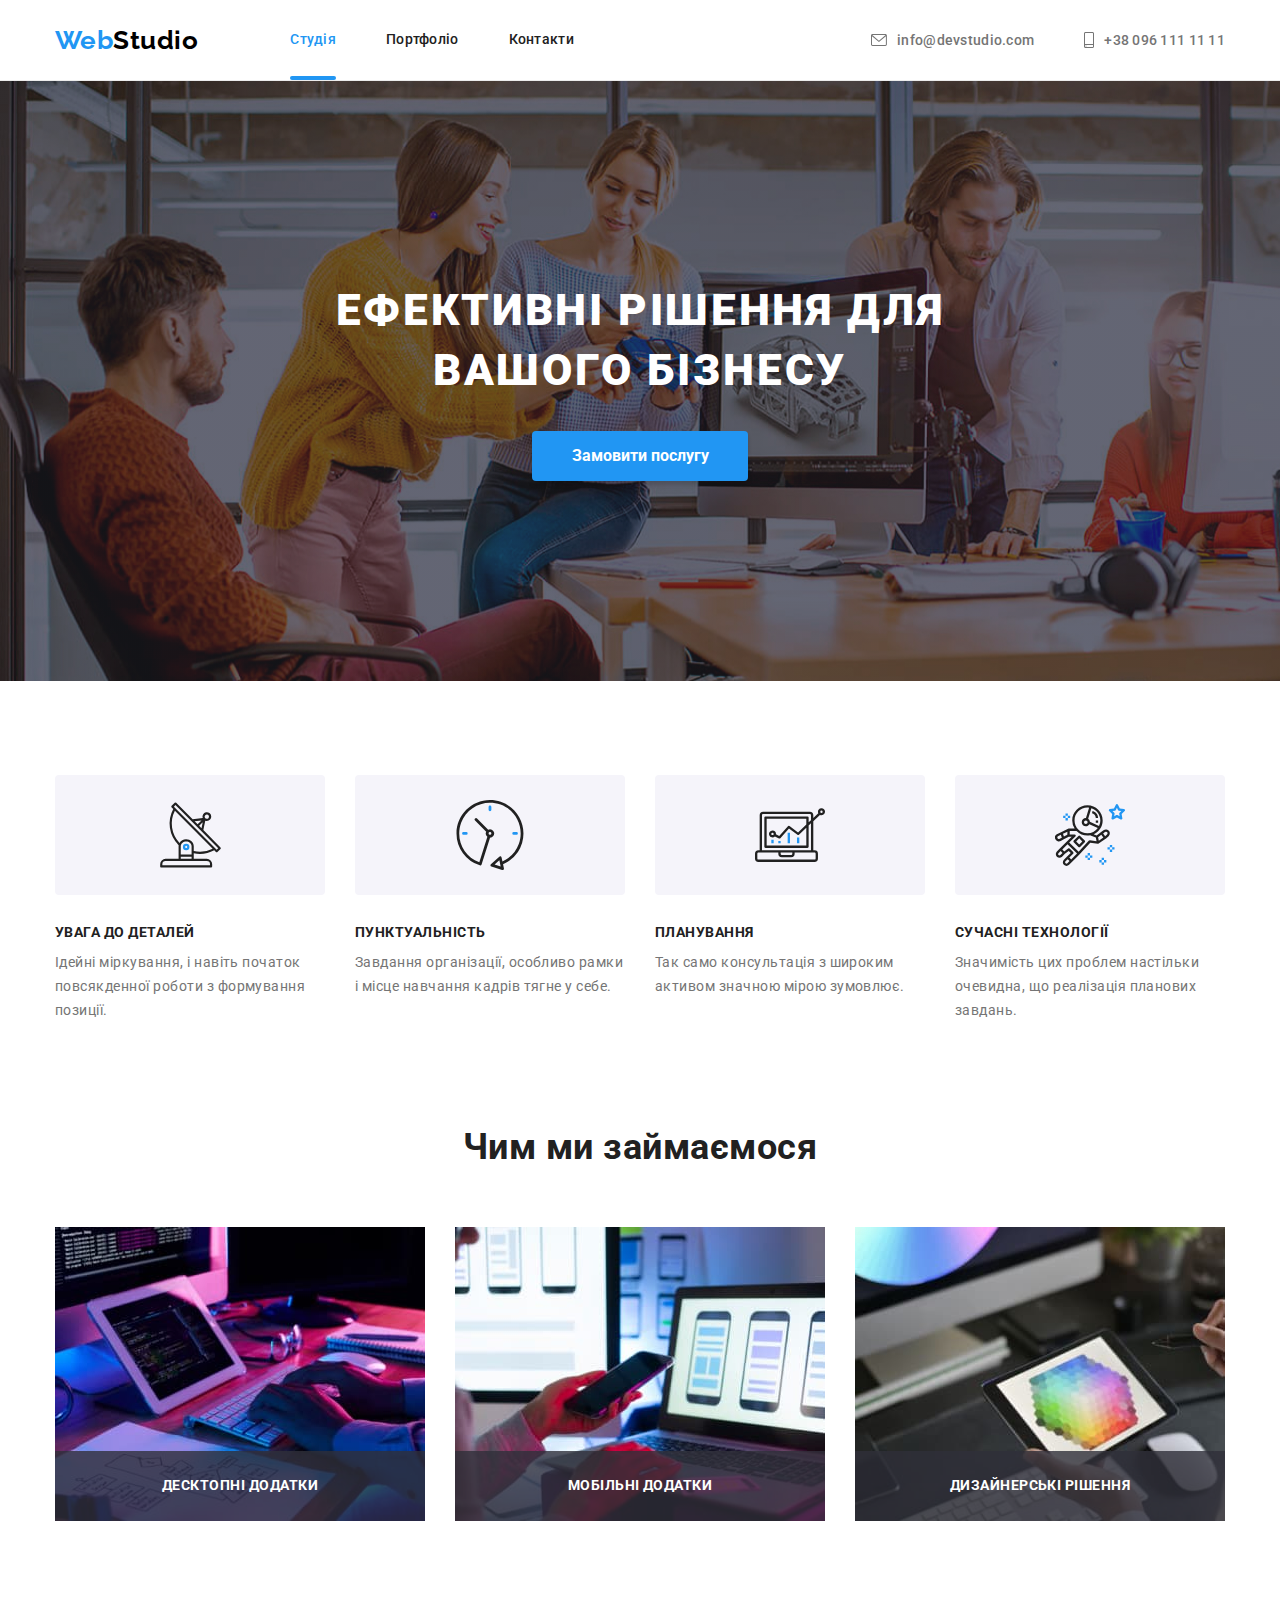
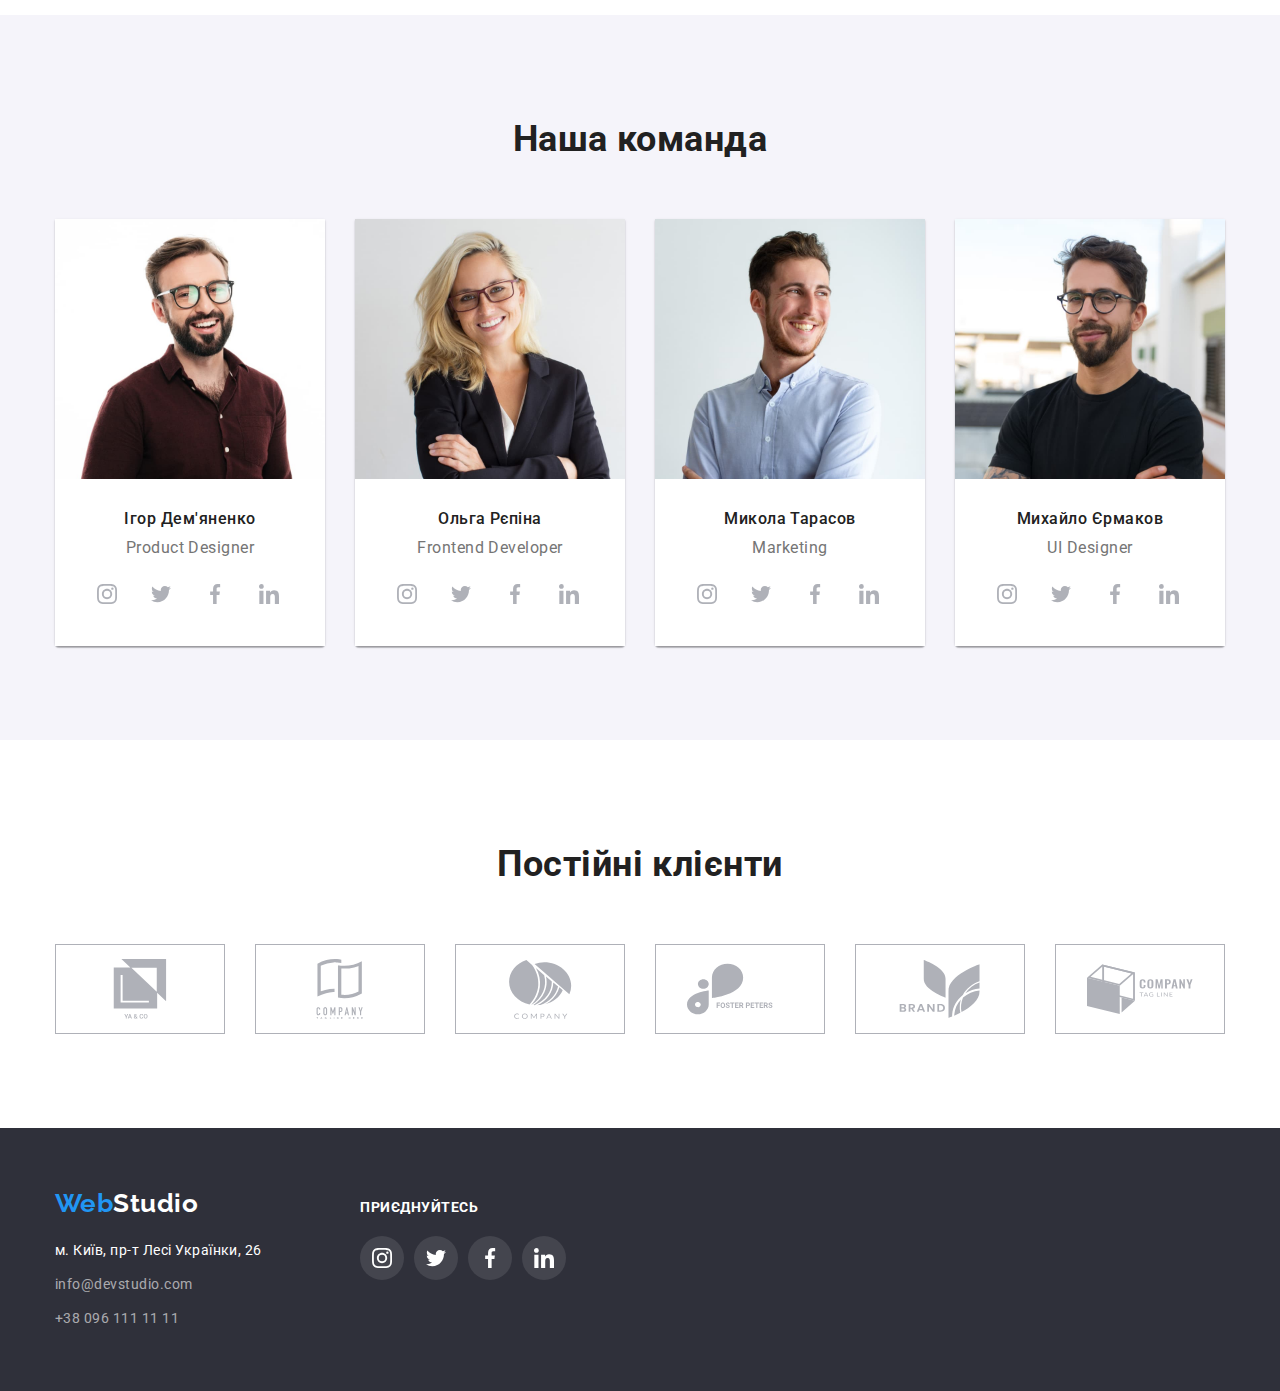
==== index.html @ cae71cea "create hw-06" ====
<!DOCTYPE html>
<html lang="uk">
  <head>
    <meta charset="UTF-8" />
    <meta http-equiv="X-UA-Compatible" content="IE=edge" />
    <meta name="viewport" content="width=device-width, initial-scale=1.0" />
    <link rel="preconnect" href="https://fonts.googleapis.com" />
    <link rel="preconnect" href="https://fonts.gstatic.com" crossorigin />
    <link
      href="https://fonts.googleapis.com/css2?family=Raleway:wght@700&family=Roboto:wght@400;500;700;900&display=swap"
      rel="stylesheet"
    />
    <link
      rel="stylesheet"
      href="https://cdnjs.cloudflare.com/ajax/libs/modern-normalize/1.1.0/modern-normalize.min.css"
    />
    <link
      rel="stylesheet"
      href="https://cdnjs.cloudflare.com/ajax/libs/modern-normalize/1.1.0/modern-normalize.min.css"
    />

    <link rel="stylesheet" href="./css/styles.css" />
    <title>WebStudio</title>
  </head>
  <body>
    <!-- header -->
    <header class="header">
      <div class="container header-container">
        <nav class="header-container">
          <a class="logo" href="" lang="en"
            ><span class="logo-accent">Web</span>Studio</a
          >
          <ul class="header-container">
            <li class="nav-list-item">
              <a class="nav-link current" href="">Студія</a>
            </li>
            <li class="nav-list-item">
              <a class="nav-link" href="./portfolio.html">Портфоліо</a>
            </li>
            <li class="nav-list-item">
              <a class="nav-link" href="">Контакти</a>
            </li>
          </ul>
        </nav>
        <ul class="header-container header-left">
          <li class="header-list-item">
            <a class="header-contacts" href="mailto:info@devstudio.com">
              <svg class="contacts-item" width="16" height="12">
                <use href="./imges/sprite.svg#icon-envelope"></use>
              </svg>
              info@devstudio.com
            </a>
          </li>
          <li class="header-list-item">
            <a class="header-contacts" href="tel:+380961111111">
              <svg class="contacts-item" width="10" height="16">
                <use href="./imges/sprite.svg#icon-smartphone"></use>
              </svg>
              +38 096 111 11 11</a
            >
          </li>
        </ul>
      </div>
    </header>

    <!-- main -->
    <main>
      <!-- hero -->
      <section class="hero">
        <div class="container hero-container">
          <h1 class="main-title">Ефективні рішення для вашого бізнесу</h1>
          <button class="main-btn" type="button" data-modal-open>
            Замовити послугу
          </button>
        </div>
      </section>

      <!-- peculiarities -->
      <section class="peculiarities section">
        <div class="container">
          <h2 class="visually-hidden">Особливості</h2>
          <ul class="peculiarities-list">
            <li class="peculiarities-list-item">
              <div class="peculiarities-cart">
                <svg class="" width="65" height="70">
                  <use href="./imges/sprite.svg#icon-antenna"></use>
                </svg>
              </div>

              <h3 class="title">УВАГА ДО ДЕТАЛЕЙ</h3>
              <p class="description">
                Ідейні міркування, і навіть початок повсякденної роботи з
                формування позиції.
              </p>
            </li>
            <li class="peculiarities-list-item">
              <div class="peculiarities-cart">
                <svg class="" width="70" height="70">
                  <use href="./imges/sprite.svg#icon-clock"></use>
                </svg>
              </div>

              <h3 class="title">ПУНКТУАЛЬНІСТЬ</h3>
              <p class="description">
                Завдання організації, особливо рамки і місце навчання кадрів
                тягне у себе.
              </p>
            </li>
            <li class="peculiarities-list-item">
              <div class="peculiarities-cart">
                <svg class="" width="70" height="70">
                  <use href="./imges/sprite.svg#icon-diagram"></use>
                </svg>
              </div>

              <h3 class="title">ПЛАНУВАННЯ</h3>
              <p class="description">
                Так само консультація з широким активом значною мірою зумовлює.
              </p>
            </li>
            <li class="peculiarities-list-item">
              <div class="peculiarities-cart">
                <svg class="" width="70" height="70">
                  <use href="./imges/sprite.svg#icon-astronaut"></use>
                </svg>
              </div>
              <h3 class="title">СУЧАСНІ ТЕХНОЛОГІЇ</h3>
              <p class="description">
                Значимість цих проблем настільки очевидна, що реалізація
                планових завдань.
              </p>
            </li>
          </ul>
        </div>
      </section>

      <!-- about -->
      <section class="about">
        <div class="container">
          <h2 class="studio-title">Чим ми займаємося</h2>
          <ul class="about-list">
            <li class="about-list-item">
              <img
                src="./imges/about-1.jpg"
                alt="робота за компьютером"
                width="370"
              />
              <p class="about-description">десктопні додатки</p>
            </li>
            <li class="about-list-item">
              <img
                src="./imges/about-2.jpg"
                alt="робота за ноутбуком"
                width="370"
              />
              <p class="about-description">мобільні додатки</p>
            </li>
            <li class="about-list-item">
              <img
                src="./imges/about-3.jpg"
                alt="робота на планшеті"
                width="370"
              />
              <p class="about-description">дизайнерські рішення</p>
            </li>
          </ul>
        </div>
      </section>

      <!-- team -->
      <section class="team section">
        <div class="container">
          <h2 class="studio-title">Наша команда</h2>
          <ul class="team-list">
            <li class="team-list-item">
              <img src="./imges/team-1.jpg" alt="Ігор Дем'яненко" width="270" />
              <div class="team-item-bottom">
                <h3 class="team-title">Ігор Дем'яненко</h3>
                <p class="team-description">Product Designer</p>
                <ul class="team-list-icon">
                  <li class="team-list-item-icon">
                    <a class="team-item-icon" href="">
                      <svg class="team-icon" width="20" height="20">
                        <use href="./imges/sprite.svg#icon-instagram"></use>
                      </svg>
                    </a>
                  </li>

                  <li class="team-list-item-icon">
                    <a class="team-item-icon" href="">
                      <svg class="team-icon" width="20" height="20">
                        <use href="./imges/sprite.svg#icon-twitter"></use>
                      </svg>
                    </a>
                  </li>

                  <li class="team-list-item-icon">
                    <a class="team-item-icon" href="">
                      <svg class="team-icon" width="20" height="20">
                        <use href="./imges/sprite.svg#icon-facebook"></use>
                      </svg>
                    </a>
                  </li>

                  <li class="team-list-item-icon">
                    <a class="team-item-icon" href="">
                      <svg class="team-icon" width="20" height="20">
                        <use href="./imges/sprite.svg#icon-linkedin"></use>
                      </svg>
                    </a>
                  </li>
                </ul>
              </div>
            </li>

            <li class="team-list-item">
              <img src="./imges/team-2.jpg" alt="Ольга Рєпіна" width="270" />
              <div class="team-item-bottom">
                <h3 class="team-title">Ольга Рєпіна</h3>
                <p class="team-description">Frontend Developer</p>
                <ul class="team-list-icon">
                  <li class="team-list-item-icon">
                    <a class="team-item-icon" href="">
                      <svg class="team-icon" width="20" height="20">
                        <use href="./imges/sprite.svg#icon-instagram"></use>
                      </svg>
                    </a>
                  </li>

                  <li class="team-list-item-icon">
                    <a class="team-item-icon" href="">
                      <svg class="team-icon" width="20" height="20">
                        <use href="./imges/sprite.svg#icon-twitter"></use>
                      </svg>
                    </a>
                  </li>

                  <li class="team-list-item-icon">
                    <a class="team-item-icon" href="">
                      <svg class="team-icon" width="20" height="20">
                        <use href="./imges/sprite.svg#icon-facebook"></use>
                      </svg>
                    </a>
                  </li>

                  <li class="team-list-item-icon">
                    <a class="team-item-icon" href="">
                      <svg class="team-icon" width="20" height="20">
                        <use href="./imges/sprite.svg#icon-linkedin"></use>
                      </svg>
                    </a>
                  </li>
                </ul>
              </div>
            </li>

            <li class="team-list-item">
              <img src="./imges/team-3.jpg" alt="Микола Тарасов" width="270" />
              <div class="team-item-bottom">
                <h3 class="team-title">Микола Тарасов</h3>
                <p class="team-description">Marketing</p>
                <ul class="team-list-icon">
                  <li class="team-list-item-icon">
                    <a class="team-item-icon" href="">
                      <svg class="team-icon" width="20" height="20">
                        <use href="./imges/sprite.svg#icon-instagram"></use>
                      </svg>
                    </a>
                  </li>

                  <li class="team-list-item-icon">
                    <a class="team-item-icon" href="">
                      <svg class="team-icon" width="20" height="20">
                        <use href="./imges/sprite.svg#icon-twitter"></use>
                      </svg>
                    </a>
                  </li>

                  <li class="team-list-item-icon">
                    <a class="team-item-icon" href="">
                      <svg class="team-icon" width="20" height="20">
                        <use href="./imges/sprite.svg#icon-facebook"></use>
                      </svg>
                    </a>
                  </li>

                  <li class="team-list-item-icon">
                    <a class="team-item-icon" href="">
                      <svg class="team-icon" width="20" height="20">
                        <use href="./imges/sprite.svg#icon-linkedin"></use>
                      </svg>
                    </a>
                  </li>
                </ul>
              </div>
            </li>

            <li class="team-list-item">
              <img src="./imges/team-4.jpg" alt="Михайло Єрмаков" width="270" />
              <div class="team-item-bottom">
                <h3 class="team-title">Михайло Єрмаков</h3>
                <p class="team-description">UI Designer</p>
                <ul class="team-list-icon">
                  <li class="team-list-item-icon">
                    <a class="team-item-icon" href="">
                      <svg class="team-icon" width="20" height="20">
                        <use href="./imges/sprite.svg#icon-instagram"></use>
                      </svg>
                    </a>
                  </li>

                  <li class="team-list-item-icon">
                    <a class="team-item-icon" href="">
                      <svg class="team-icon" width="20" height="20">
                        <use href="./imges/sprite.svg#icon-twitter"></use>
                      </svg>
                    </a>
                  </li>

                  <li class="team-list-item-icon">
                    <a class="team-item-icon" href="">
                      <svg class="team-icon" width="20" height="20">
                        <use href="./imges/sprite.svg#icon-facebook"></use>
                      </svg>
                    </a>
                  </li>

                  <li class="team-list-item-icon">
                    <a class="team-item-icon" href="">
                      <svg class="team-icon" width="20" height="20">
                        <use href="./imges/sprite.svg#icon-linkedin"></use>
                      </svg>
                    </a>
                  </li>
                </ul>
              </div>
            </li>
          </ul>
        </div>
      </section>

      <!-- clients -->
      <section class="clients section">
        <div class="container">
          <h2 class="studio-title">Постійні клієнти</h2>
          <ul class="clients-list">
            <li class="clients-list-item">
              <a class="clients-item-icon" href="">
                <svg class="icon" width="106" height="60">
                  <use href="./imges/sprite.svg#icon-group-1"></use>
                </svg>
              </a>
            </li>

            <li class="clients-list-item">
              <a class="clients-item-icon" href="">
                <svg class="icon" width="106" height="60">
                  <use href="./imges/sprite.svg#icon-group-2"></use>
                </svg>
              </a>
            </li>
            <li class="clients-list-item">
              <a class="clients-item-icon" href="">
                <svg class="icon" width="106" height="60">
                  <use href="./imges/sprite.svg#icon-group-3"></use>
                </svg>
              </a>
            </li>
            <li class="clients-list-item">
              <a class="clients-item-icon" href="">
                <svg class="icon" width="106" height="60">
                  <use href="./imges/sprite.svg#icon-group-4"></use>
                </svg>
              </a>
            </li>
            <li class="clients-list-item">
              <a class="clients-item-icon" href="">
                <svg class="icon" width="106" height="60">
                  <use href="./imges/sprite.svg#icon-group-5"></use>
                </svg>
              </a>
            </li>
            <li class="clients-list-item">
              <a class="clients-item-icon" href="">
                <svg class="icon" width="106" height="60">
                  <use href="./imges/sprite.svg#icon-group-6"></use>
                </svg>
              </a>
            </li>
          </ul>
        </div>
      </section>
    </main>

    <!-- footer -->
    <footer class="footer">
      <div class="container footer-container">
        <div class="footer-left">
          <a class="logo" href="" lang="en"
            ><span class="logo-accent">Web</span
            ><span class="logo-footer">Studio</span></a
          >
          <address class="footer-address">
            <ul>
              <li class="footer-item">
                <a
                  class="address adress-link"
                  href="https://goo.gl/maps/NStDRxaKjLtgSqXTA"
                  target="_blank"
                  rel="noopener noreferrer"
                  >м. Київ, пр-т Лесі Українки, 26</a
                >
              </li>
              <li class="footer-item">
                <a class="address" href="mailto:info@devstudio.com"
                  >info@devstudio.com</a
                >
              </li>
              <li class="footer-item">
                <a class="address" href="tel:+380961111111"
                  >+38 096 111 11 11</a
                >
              </li>
            </ul>
          </address>
        </div>

        <div class="footer-right">
          <h2 class="footer-title">приєднуйтесь</h2>
          <ul class="footer-right-list">
            <li class="footer-right-list-item">
              <a class="footer-item-icon" href="">
                <svg width="20" height="20">
                  <use href="./imges/sprite.svg#icon-instagram"></use>
                </svg>
              </a>
            </li>

            <li class="footer-right-list-item">
              <a class="footer-item-icon" href="">
                <svg width="20" height="20">
                  <use href="./imges/sprite.svg#icon-twitter"></use>
                </svg>
              </a>
            </li>

            <li class="footer-right-list-item">
              <a class="footer-item-icon" href="">
                <svg width="20" height="20">
                  <use href="./imges/sprite.svg#icon-facebook"></use>
                </svg>
              </a>
            </li>

            <li class="footer-right-list-item">
              <a class="footer-item-icon" href="">
                <svg width="20" height="20">
                  <use href="./imges/sprite.svg#icon-linkedin"></use>
                </svg>
              </a>
            </li>
          </ul>
        </div>
      </div>
    </footer>

    <div class="backdrop is-hidden" data-modal>
      <div class="modal">
        <button type="button" class="modal-btn" data-modal-close>
          <svg class="modal-item" width="18" height="18">
            <use href="./imges/sprite.svg#icon-close-black"></use>
          </svg>
        </button>
      </div>
    </div>
    <script src="./js/modal.js"></script>
  </body>
</html>
---- css/styles.css ----
:root {
  --primary-font-family: "Roboto", sans-serif;
  --secondary-font-family: "Raleway", sans-serif;

  --primary-text-color: #212121;
  --secondary-text-color: #757575;
  --accent-text-color: #ffffff;

  --accent-color: #2196f3;

  --primary-background: #f5f5f5;
  --secondary-background: #f5f4fa;
  --accent-background: #2f303a;

  --columns-gap: 30px;
}

body {
  font-family: var(--primary-font-family);
  letter-spacing: 0.03em;
  color: var(--primary-text-color);
}
ul {
  padding-left: 0;
  margin: 0;
  list-style: none;
}
a {
  text-decoration: none;
}
h1,
h2,
h3,
h4,
h5,
h6,
p {
  margin-top: 0;
  margin-bottom: 0;
}

img {
  display: block;
}

.current {
  color: var(--accent-color);
}

.container {
  width: 1200px;
  margin: 0 auto;
  padding-left: 15px;
  padding-right: 15px;
}

.visually-hidden {
  position: absolute;
  width: 1px;
  height: 1px;
  margin: -1px;
  border: 0;
  padding: 0;

  white-space: nowrap;
  clip-path: inset(100%);
  clip: rect(0 0 0 0);
  overflow: hidden;
}
/* ========studio========= */

/* --hero-- */
.hero {
  max-width: 1600px;
  margin: auto;
  padding-top: 200px;
  padding-bottom: 200px;
  background-image: linear-gradient(
      rgba(47, 48, 58, 0.4),
      rgba(47, 48, 58, 0.4)
    ),
    url(../imges/hero.jpg);
  background-size: cover;
  background-color: var(--accent-background);
}

.hero-container {
  text-align: center;
}

.main-title {
  width: 700px;
  margin: 0 auto;
  margin-bottom: 30px;
  font-weight: 900;
  font-size: 44px;
  line-height: 1.36;
  letter-spacing: 0.06em;
  text-transform: uppercase;
  color: var(--accent-text-color);
}
.main-btn {
  min-width: 216px;
  padding: 10px 16px;
  border: transparent;
  box-shadow: 0px 4px 4px rgba(0, 0, 0, 0.15);
  border-radius: 4px;
  font-family: inherit;
  font-weight: 700;
  font-size: 16px;
  line-height: 1.88;
  cursor: pointer;
  color: var(--accent-text-color);
  background-color: var(--accent-color);
}
.main-btn:active,
.main-btn:focus {
  position: relative;
  top: 1px;
  left: 1px;
}

/* ---peculiarities-- */

/* .peculiarities{
 background-color: var(--primary-background); 
}  */

.peculiarities-list {
  display: flex;
  flex-wrap: wrap;
  margin-left: calc(-1 * var(--columns-gap));
  margin-top: calc(-1 * var(--columns-gap));
}

.peculiarities-list-item {
  flex-basis: calc((100% - 120px) / 4);
  margin-left: var(--columns-gap);
  margin-top: var(--columns-gap);
}

.peculiarities-cart {
  display: flex;
  justify-content: center;
  align-items: center;
  height: 120px;
  margin-bottom: 30px;
  background: #f5f4fa;
  border-radius: 4px;
}

.title {
  margin-bottom: 10px;
  font-size: 14px;
  line-height: 1.14;
  text-transform: uppercase;
}

.description {
  font-size: 14px;
  line-height: 1.71;
  color: var(--secondary-text-color);
}

/* -----about----- */

.about {
  /* background-color: var(--primary-background);  */
  padding-bottom: 94px;
}

.about-list {
  display: flex;
  flex-wrap: wrap;
  margin-left: calc(-1 * var(--columns-gap));
  margin-top: calc(-1 * var(--columns-gap));
}

.about-list-item {
  position: relative;
  flex-basis: calc((100% - 90px) / 3);
  margin-left: var(--columns-gap);
  margin-top: var(--columns-gap);
}

.about-description {
  position: absolute;
  left: 0;
  bottom: 0;
  display: flex;
  align-items: center;
  justify-content: center;
  height: 70px;
  width: 100%;

  font-weight: 700;
  font-size: 14px;
  line-height: 1.14;

  text-transform: uppercase;
  background: rgba(47, 48, 58, 0.8);
  color: #ffffff;
}

/* ---team---- */
.team {
  background-color: var(--secondary-background);
}

.team-list {
  display: flex;
  flex-wrap: wrap;
  margin-left: calc(-1 * var(--columns-gap));
  margin-top: calc(-1 * var(--columns-gap));
}

.team-list-item {
  flex-basis: calc((100% - 120px) / 4);
  margin-left: var(--columns-gap);
  margin-top: var(--columns-gap);
  box-shadow: 0px 1px 3px rgba(0, 0, 0, 0.12), 0px 1px 1px rgba(0, 0, 0, 0.14),
    0px 2px 1px rgba(0, 0, 0, 0.2);
  border-radius: 0px 0px 4px 4px;
}

.team-item-bottom {
  text-align: center;
  padding: 30px;
  background-color: #ffffff;
}

.team-title {
  margin-bottom: 10px;
  font-weight: 500;
  font-size: 16px;
  line-height: 1.19;
}

.team-description {
  margin-bottom: 15px;
  font-size: 16px;
  line-height: 1.19;
  color: var(--secondary-text-color);
}

.team-list-icon {
  display: flex;
}

.team-list-item-icon:not(:last-child) {
  margin-right: 10px;
}

.team-item-icon {
  display: flex;
  align-items: center;
  justify-content: center;
  width: 44px;
  height: 44px;
  background-color: transparent;
  border-radius: 50%;
  transition: background-color 250ms cubic-bezier(0.4, 0, 0.2, 1);
}

.team-item-icon:hover,
.team-item-icon:focus {
  background-color: var(--accent-color);
  cursor: pointer;
}

.team-icon {
  fill: #afb1b8;
  transition: fill 250ms cubic-bezier(0.4, 0, 0.2, 1);
}

.team-item-icon:hover .team-icon,
.team-item-icon:focus .team-icon {
  fill: #ffffff;
}

/* ------clients-------- */
.clients-list {
  display: flex;
  flex-wrap: wrap;
  margin-top: calc(-1 * var(--columns-gap));
  margin-left: calc(-1 * var(--columns-gap));
}

.clients-list-item {
  flex-basis: calc((100% - 180px) / 6);
  margin-top: var(--columns-gap);
  margin-left: var(--columns-gap);
  height: 90px;
  width: 170px;
  border-radius: 4px;
}

.clients-item-icon {
  display: flex;
  justify-content: center;
  align-items: center;
  border: 1px solid #afb1b8;
  height: 100%;
  width: 100%;
  fill: #afb1b8;
  transition: border 250ms cubic-bezier(0.4, 0, 0.2, 1),
    fill 250ms cubic-bezier(0.4, 0, 0.2, 1);
}

.clients-item-icon:hover,
.clients-item-icon:focus {
  border: 1px solid var(--accent-color);
  fill: var(--accent-color);
  cursor: pointer;
}

/* ========portfolio====== */

/* ---main---- */
.main-btn-list {
  display: flex;
  justify-content: center;
  margin-bottom: 50px;
}

.main-btn-item:not(:last-child) {
  margin-right: 8px;
}

.portfolio-btn {
  min-width: 75px;
  padding: 6px 22px;
  border: transparent;
  border-radius: 4px;
  font-family: inherit;
  font-weight: 500;
  font-size: 16px;
  line-height: 1.62;
  color: var(--primary-text-color);
  background-color: var(--secondary-background);
  cursor: pointer;
  transition: color 250ms cubic-bezier(0.4, 0, 0.2, 1),
    background-color 250ms cubic-bezier(0.4, 0, 0.2, 1),
    box-shadow 250ms cubic-bezier(0.4, 0, 0.2, 1);
}
.portfolio-btn:hover,
.portfolio-btn:focus {
  color: var(--accent-text-color);
  background-color: var(--accent-color);
  box-shadow: 0px 3px 1px rgba(0, 0, 0, 0.1), 0px 1px 2px rgba(0, 0, 0, 0.08),
    0px 2px 2px rgba(0, 0, 0, 0.12);
}

.portfilio-list-link {
  color: inherit;
  transition: box-shadow 250ms cubic-bezier(0.4, 0, 0.2, 1);
}

.portfilio-list-link:hover,
.portfilio-list-link:focus {
  display: block;
  box-shadow: 0px 1px 1px rgba(0, 0, 0, 0.12), 0px 4px 4px rgba(0, 0, 0, 0.06),
    1px 4px 6px rgba(0, 0, 0, 0.16);
}

.main-list {
  display: flex;
  flex-wrap: wrap;
  margin-left: calc(-1 * var(--columns-gap));
  margin-top: calc(-1 * var(--columns-gap));
}

.main-item {
  flex-basis: calc((100% - 90px) / 3);
  margin-left: var(--columns-gap);
  margin-top: var(--columns-gap);
}

.main-item:hover .portfilio-item-description {
  transform: translateY(0);
}

.portfilio-list-item {
  position: relative;
  overflow: hidden;
}

.portfilio-item-description {
  position: absolute;
  top: 0;
  left: 0;
  display: flex;
  align-items: center;
  height: 100%;
  font-weight: 400;
  font-size: 18px;
  line-height: 1.56;
  color: #ffffff;
  background-color: rgba(33, 150, 243, 0.9);
  padding: 0 24px;
  transform: translateY(102%);
  transition: transform 250ms cubic-bezier(0.4, 0, 0.2, 1);
}

.main-item-bottom {
  padding: 20px 24px;
  border-left: 1px solid #eeeeee;
  border-right: 1px solid #eeeeee;
  border-bottom: 1px solid #eeeeee;
}

.portfolio-title {
  margin-bottom: 4px;
  font-weight: 700;
  font-size: 18px;
  line-height: 2;
  letter-spacing: 0.06em;
}

.work {
  font-size: 16px;
  line-height: 1.88;
  color: var(--secondary-text-color);
}

/* ====================component================ */
.section {
  padding-top: 94px;
  padding-bottom: 94px;
}

.studio-title {
  text-align: center;
  margin-bottom: 50px;
  font-weight: 700;
  font-size: 36px;
  line-height: 1.67;
}

/* --------------logo--------------*/
.logo {
  margin-right: 92px;
  font-family: var(--secondary-font-family);
  font-weight: 700;
  font-size: 26px;
  line-height: 1.19;
  color: #000000;
}
.logo-accent {
  color: var(--accent-color);
}

.logo-footer {
  color: var(--accent-text-color);
}

/* -------------header---------------- */
.header {
  border-bottom: 1px solid #ececec;
}

.header-container {
  display: flex;
  align-items: center;
}

.nav-list-item {
  position: relative;
  

}
.nav-list-item:not(:last-child) {
  margin-right: 50px;
}

.nav-link {
  display: block;
  padding-top: 32px;
  padding-bottom: 32px;
  font-weight: 500;
  font-size: 14px;
  line-height: 1.14;
  letter-spacing: 0.02em;
  color: var(--primary-text-color);
  transition: color 250ms cubic-bezier(0.4, 0, 0.2, 1);
}
.nav-link:hover,
.nav-link:focus {
  color: var(--accent-color);
}

.current {
  color: var(--accent-color);
  
}

.current::after {
  content: "";
  position: absolute;
  left: 0;
  bottom: 0;
  display: inline-block;
  width: 100%;
  height: 4px;
  background-color: var(--accent-color);
  border-radius: 2px;
}


.header-left {
  margin-left: auto;
}

.header-list-item:not(:last-child) {
  margin-right: 50px;
}

.header-contacts {
  display: inline-flex;
  align-items: center;
  padding-top: 32px;
  padding-bottom: 32px;
  font-weight: 500;
  font-size: 14px;
  line-height: 16px;
  letter-spacing: 0.02em;
  color: var(--secondary-text-color);
  transition: color 250ms cubic-bezier(0.4, 0, 0.2, 1);
}
.header-contacts:hover,
.header-contacts:focus {
  color: var(--accent-color);
  fill: var(--accent-color);
}

.header-contacts:hover .contacts-item,
.header-contacts:focus .contacts-item {
  color: var(--accent-color);
  fill: var(--accent-color);
}
.contacts-item {
  margin-right: 10px;
  fill: #757575;
  transition: fill 250ms cubic-bezier(0.4, 0, 0.2, 1);
}
/* -----------------footer---------------- */
.footer {
  padding: 60px 0;
  background-color: var(--accent-background);
}

.footer-container {
  display: flex;
  align-items: baseline;
}

.footer-left {
  margin-right: 70px;
}

.footer-address {
  margin-top: 20px;
}

.footer-item:not(:last-child) {
  margin-bottom: 10px;
}

.address {
  font-style: normal;
  font-size: 14px;
  line-height: 1.71;
  color: rgba(255, 255, 255, 0.6);
  transition: color 250ms cubic-bezier(0.4, 0, 0.2, 1);
}
.address:hover,
.address:focus {
  color: var(--accent-color);
}
.adress-link {
  color: var(--accent-text-color);
}

.footer-title {
  margin-bottom: 20px;
  font-weight: 700;
  font-size: 14px;
  line-height: 1.14;
  text-transform: uppercase;
  color: var(--accent-text-color);
}

.footer-right-list {
  display: flex;
}

.footer-right-list-item:not(:last-child) {
  margin-right: 10px;
}

.footer-item-icon {
  display: flex;
  align-items: center;
  justify-content: center;
  width: 44px;
  height: 44px;
  fill: #ffffff;
  background-color: rgba(255, 255, 255, 0.1);
  border-radius: 50%;
  transition: background-color 250ms cubic-bezier(0.4, 0, 0.2, 1);
}

.footer-item-icon:hover,
.footer-item-icon:focus {
  background-color: var(--accent-color);
}

/* --------backdrop--------- */
.backdrop {
  position: fixed;
  top: 0;
  left: 0;
  width: 100%;
  height: 100%;
  background-color: rgba(0, 0, 0, 0.2);

  opacity: 1;
  transition: opacity 250ms cubic-bezier(0.4, 0, 0.2, 1),
  visibility 250ms cubic-bezier(0.4, 0, 0.2, 1);


}

.modal {
  position: absolute;
  top: 50%;
  left: 50%;
  transform: translate(-50%, -50%) scale(1);
  width: 530px;
  height: 580px;

  background-color: #ffffff;
  box-shadow: 0px 1px 3px rgba(0, 0, 0, 0.12), 0px 1px 1px rgba(0, 0, 0, 0.14),
    0px 2px 1px rgba(0, 0, 0, 0.2);
  border-radius: 4px;

  transition: transform 250ms cubic-bezier(0.4, 0, 0.2, 1);

}

.backdrop.is-hidden {
  visibility: hidden;
  opacity: 0;
  pointer-events: none;

}

.backdrop.is-hidden .modal {
  transform: translate(-50%, -50%) scale(0.9);
}

.modal-btn {
  position: absolute;
  right: 0;
  top: 0;
  display: flex;
  align-items: center;
  justify-content: center;
  min-width: 30px;
  min-height: 30px;
  background-color: transparent;
  border: 1px solid rgba(0, 0, 0, 0.1);
  border-radius: 50%;
  cursor: pointer;
  margin-top: 8px;
  margin-right: 8px;
}

.modal-btn:active {
  transform: scale(0.9);
  transition: transform 250ms cubic-bezier(0.4, 0, 0.2, 1);
}
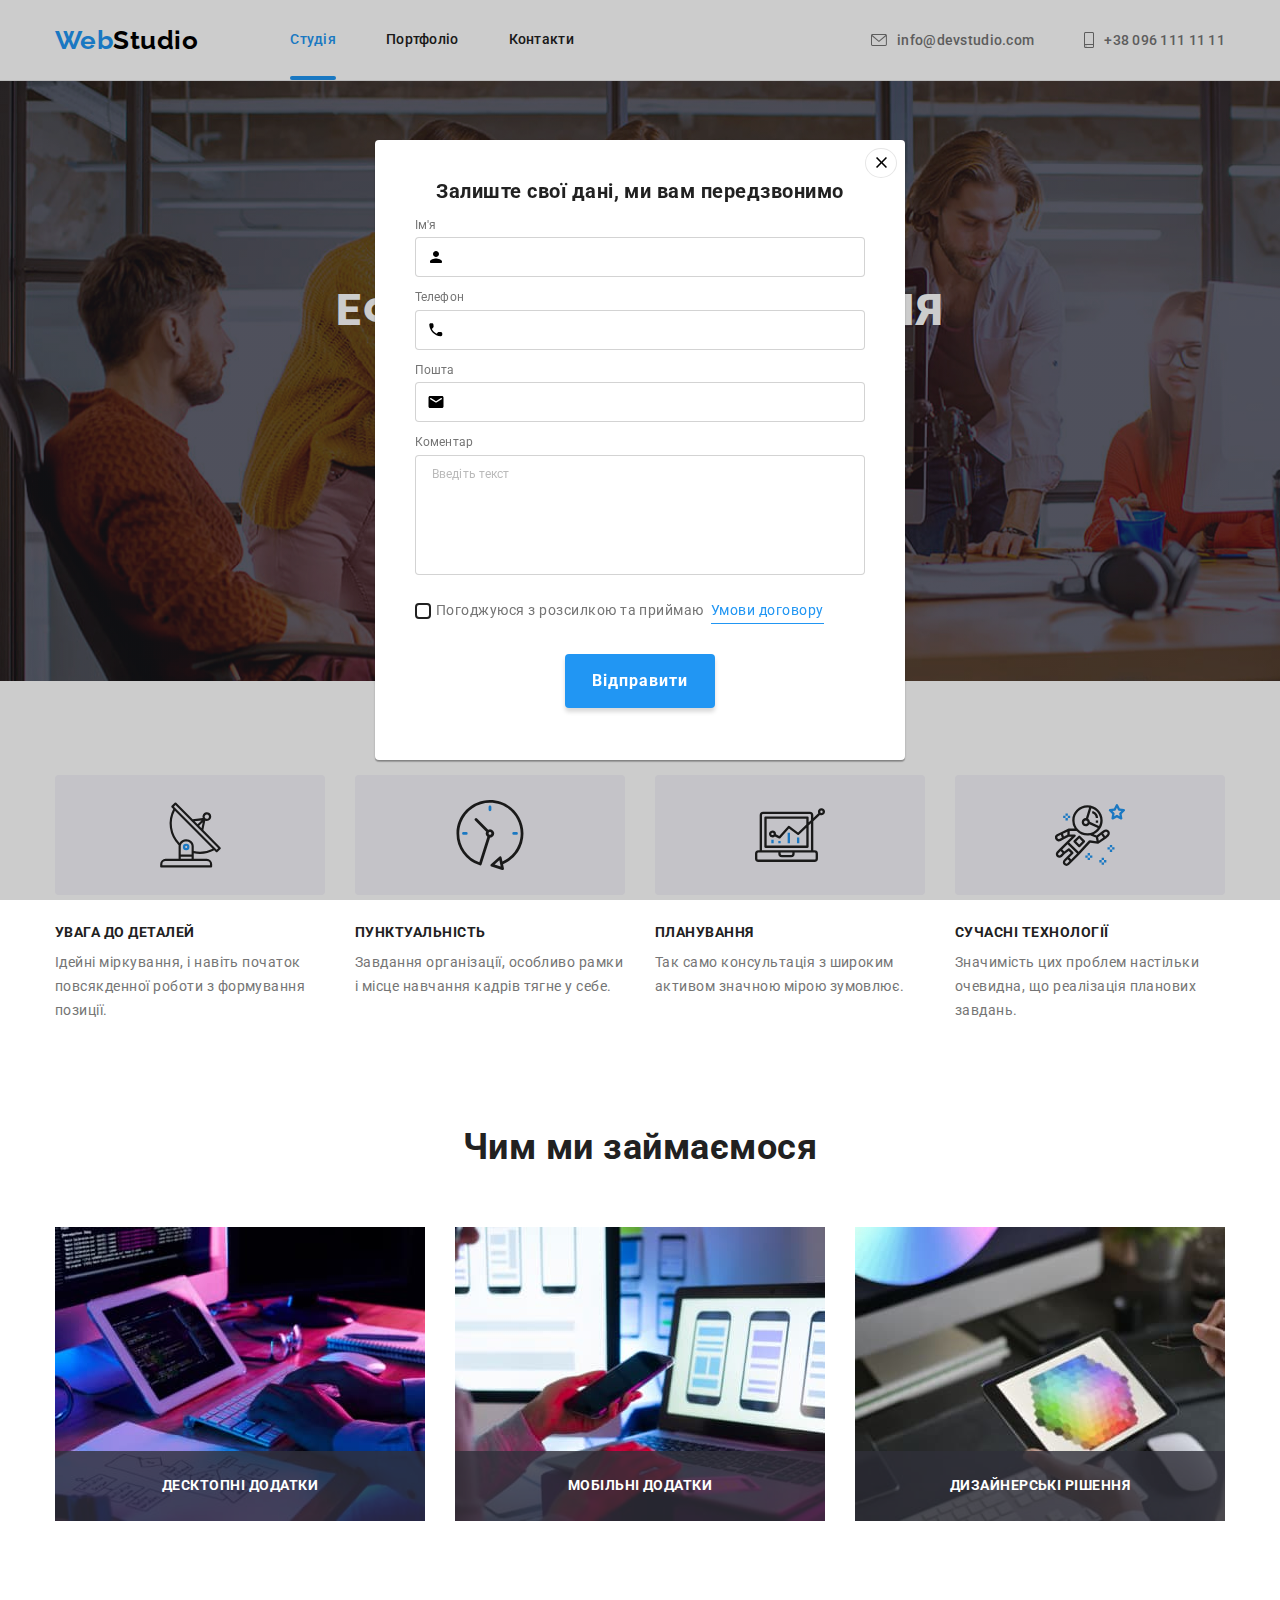
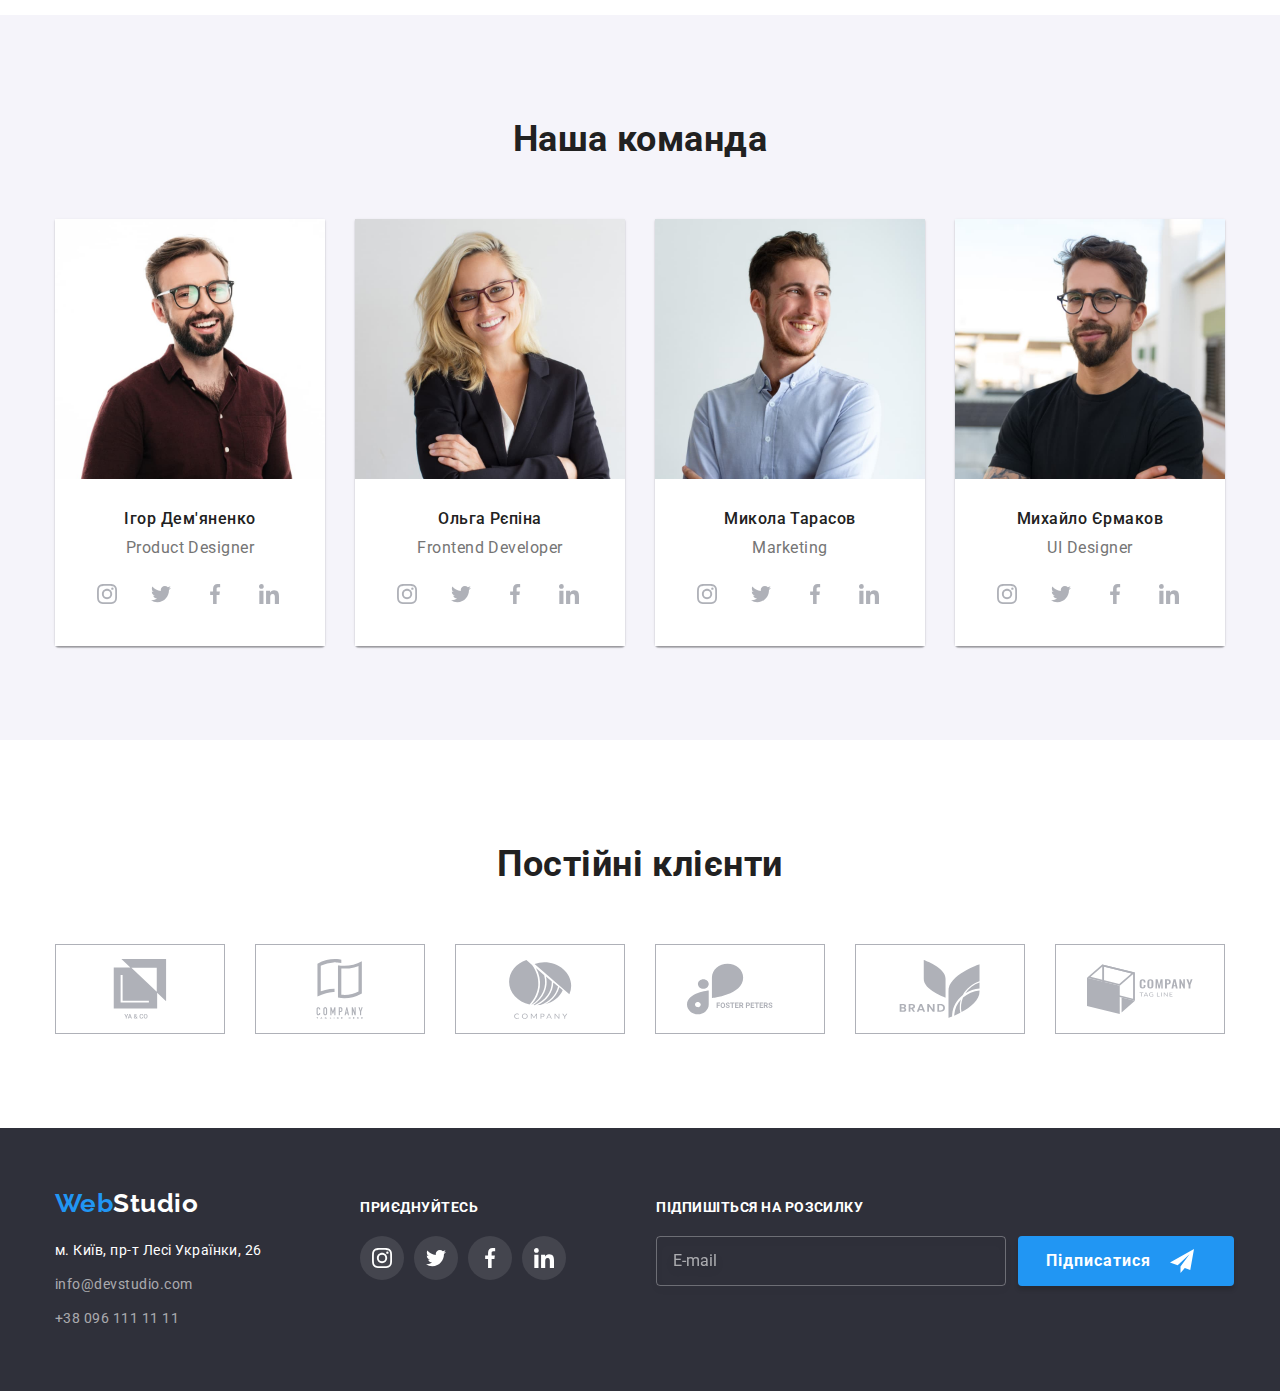
==== commit 90cdc23c: "create hw-06" ====
--- a/index.html
+++ b/index.html
@@ -461,16 +461,96 @@
             </li>
           </ul>
         </div>
+
+        <div class="form">
+          <label class="footer-title form-label"
+            >Підпишіться на розсилку
+            <input
+              class="form-input"
+              type="text"
+              name="email"
+              placeholder="E-mail"
+            />
+          </label>
+          <button class="main-btn form-btn" type="submit">Підписатися</button>
+        </div>
       </div>
     </footer>
 
-    <div class="backdrop is-hidden" data-modal>
+    <div class="backdrop" data-modal>
       <div class="modal">
         <button type="button" class="modal-btn" data-modal-close>
           <svg class="modal-item" width="18" height="18">
             <use href="./imges/sprite.svg#icon-close-black"></use>
           </svg>
         </button>
+
+        <form class="backdrop-form">
+          <p class="backdrop-form-title">
+            Залиште свої дані, ми вам передзвонимо
+          </p>
+
+          <div class="form-field">
+            <label class="backdrop-label"
+              >Ім'я
+              <span class="form-input-wraper">
+                <input class="backdrop-input" type="text" name="user-name" />
+                <svg class="form-icon" width="18" height="18">
+                  <use href="./imges/sprite.svg#icon-person-black"></use>
+                </svg>
+              </span>
+            </label>
+          </div>
+
+          <div class="form-field">
+            <label class="backdrop-label"
+              >Телефон
+              <span class="form-input-wraper">
+                <input class="backdrop-input" type="tel" name="user-tel" />
+                <svg class="form-icon" width="18" height="18">
+                  <use href="./imges/sprite.svg#icon-phone-black"></use>
+                </svg>
+              </span>
+            </label>
+          </div>
+
+          <div class="form-field">
+            <label class="backdrop-label"
+              >Пошта
+              <span class="form-input-wraper">
+                <input class="backdrop-input" type="email" name="user-email" />
+                <svg class="form-icon" width="18" height="18">
+                  <use href="./imges/sprite.svg#icon-email-black"></use>
+                </svg>
+              </span>
+            </label>
+          </div>
+
+          <div class="form-field field-textarea">
+            <label class="backdrop-label"
+              >Коментар
+              <textarea
+                class="backdrop-textarea"
+                name="messsage"
+                placeholder="Введіть текст"
+              ></textarea>
+            </label>
+          </div>
+
+          <div class="form-field-wraper">
+            <input
+              class="checkbox-input checkbox"
+              type="checkbox"
+              name="accept-policy"
+              id="accept-policy"
+            />
+            <label class="checkbox-label" for="accept-policy">
+              Погоджуюся з розсилкою та приймаю &thinsp;
+              <a href="" class="checkbox-link"> Умови договору</a>
+            </label>
+          </div>
+          <button class="modal-submit" type="submit">Відправити</button>
+        </form>
       </div>
     </div>
     <script src="./js/modal.js"></script>
--- a/css/styles.css
+++ b/css/styles.css
@@ -466,8 +466,6 @@
 
 .nav-list-item {
   position: relative;
-  
-
 }
 .nav-list-item:not(:last-child) {
   margin-right: 50px;
@@ -491,7 +489,6 @@
 
 .current {
   color: var(--accent-color);
-  
 }
 
 .current::after {
@@ -505,7 +502,6 @@
   background-color: var(--accent-color);
   border-radius: 2px;
 }
-
 
 .header-left {
   margin-left: auto;
@@ -592,6 +588,7 @@
 
 .footer-right-list {
   display: flex;
+  margin-right: 90px;
 }
 
 .footer-right-list-item:not(:last-child) {
@@ -615,6 +612,54 @@
   background-color: var(--accent-color);
 }
 
+/* -----form------- */
+.form {
+  display: flex;
+  align-items: flex-end;
+}
+
+.form-label {
+  margin-bottom: 0;
+}
+
+.form-input {
+  margin-top: 20px;
+  height: 50px;
+  width: 350px;
+  background-color: transparent;
+  color: #ffffff;
+  border: 1px solid rgba(255, 255, 255, 0.3);
+  filter: drop-shadow(0px 4px 4px rgba(0, 0, 0, 0.15));
+  border-radius: 4px;
+  padding-left: 16px;
+}
+.form-input::placeholder {
+  font-size: 16px;
+  line-height: 1.25;
+  color: rgba(255, 255, 255, 0.6);
+}
+.form-btn {
+  position: relative;
+
+  display: inline-flex;
+  justify-content: flex-start;
+  letter-spacing: 0.06em;
+  padding: 10px 28px;
+  margin-left: 12px;
+}
+
+.form-btn::after {
+  position: absolute;
+  top: 50%;
+  right: 28px;
+  transform: translate(-50%, -50%);
+  content: "";
+  display: inline-block;
+  width: 24px;
+  height: 24px;
+  background-image: url(../imges/icon-send.svg);
+}
+
 /* --------backdrop--------- */
 .backdrop {
   position: fixed;
@@ -626,9 +671,7 @@
 
   opacity: 1;
   transition: opacity 250ms cubic-bezier(0.4, 0, 0.2, 1),
-  visibility 250ms cubic-bezier(0.4, 0, 0.2, 1);
-
-
+    visibility 250ms cubic-bezier(0.4, 0, 0.2, 1);
 }
 
 .modal {
@@ -637,7 +680,7 @@
   left: 50%;
   transform: translate(-50%, -50%) scale(1);
   width: 530px;
-  height: 580px;
+  height: 620px;
 
   background-color: #ffffff;
   box-shadow: 0px 1px 3px rgba(0, 0, 0, 0.12), 0px 1px 1px rgba(0, 0, 0, 0.14),
@@ -645,14 +688,12 @@
   border-radius: 4px;
 
   transition: transform 250ms cubic-bezier(0.4, 0, 0.2, 1);
-
 }
 
 .backdrop.is-hidden {
   visibility: hidden;
   opacity: 0;
   pointer-events: none;
-
 }
 
 .backdrop.is-hidden .modal {
@@ -680,3 +721,184 @@
   transform: scale(0.9);
   transition: transform 250ms cubic-bezier(0.4, 0, 0.2, 1);
 }
+
+.modal-btn:hover .modal-item,
+.modal-btn:focus .modal-item {
+  fill: var(--accent-color);
+}
+/* --------backdrop-form--------- */
+.backdrop-form {
+  padding: 40px;
+}
+
+.backdrop-form-title {
+  font-weight: 700;
+  font-size: 20px;
+  line-height: 1.15;
+  text-align: center;
+  color: var(--primary-text-color);
+  margin-bottom: 12px;
+}
+
+.form-field {
+  margin-bottom: 10px;
+}
+.form-field:last-child {
+  margin-bottom: 0;
+}
+
+.backdrop-label {
+  font-size: 12px;
+  line-height: 1.16;
+
+  letter-spacing: 0.01em;
+
+  color: var(--secondary-text-color);
+}
+
+.form-input-wraper {
+  position: relative;
+}
+
+.backdrop-input {
+  width: 100%;
+  height: 40px;
+  border: 1px solid rgba(33, 33, 33, 0.2);
+  border-radius: 4px;
+  padding-left: 42px;
+  margin-top: 4px;
+  cursor: pointer;
+  transition: border 250ms cubic-bezier(0.4, 0, 0.2, 1);
+}
+.backdrop-input:focus {
+  outline: none;
+  border: 1px solid var(--accent-color);
+}
+.backdrop-input:focus + .form-icon {
+  fill: var(--accent-color);
+}
+
+.form-icon {
+  position: absolute;
+  top: 50%;
+  left: 12px;
+  transform: translateY(-50%);
+  transition: fill 250ms cubic-bezier(0.4, 0, 0.2, 1);
+}
+
+.field-textarea {
+  margin-bottom: 20px;
+}
+
+.backdrop-textarea {
+  resize: none;
+  width: 100%;
+  height: 120px;
+  border: 1px solid rgba(33, 33, 33, 0.2);
+  border-radius: 4px;
+  margin-top: 4px;
+  padding: 12px 16px;
+  cursor: pointer;
+  transition: border 250ms cubic-bezier(0.4, 0, 0.2, 1);
+}
+
+.backdrop-textarea::placeholder {
+  font-size: 12px;
+  line-height: 1.16;
+  letter-spacing: 0.01em;
+
+  color: rgba(117, 117, 117, 0.5);
+}
+.backdrop-textarea:focus {
+  outline: none;
+  border: 1px solid var(--accent-color);
+}
+
+
+.form-field-wraper{
+ margin-bottom: 30px; 
+}
+
+.checkbox-input {
+  margin-right: 6px;
+}
+
+.checkbox-label {
+  display: inline-flex;
+  align-items: center;
+  font-size: 14px;
+  line-height: 1.71;
+  color: var(--secondary-text-color);
+  cursor: pointer;
+}
+
+.checkbox-label::before {
+  content: "";
+  display: inline-block;
+  width: 16px;
+  height: 16px;
+  border: 2px solid var(--primary-text-color);
+  border-radius: 4px;
+  margin-right: 5px;
+  cursor: pointer;
+  transition: background-color 250ms cubic-bezier(0.4, 0, 0.2, 1);
+}
+
+.checkbox-input:focus + .checkbox-label::before {
+  border: 1px solid var(--primary-text-color);
+}
+
+.checkbox-input:checked + .checkbox-label::before {
+  background-color: var(--accent-color);
+  border-color: transparent;
+  background-image: url(../imges/check.svg);
+  background-repeat: no-repeat;
+  background-position: center;
+  background-origin: border-box;
+}
+
+.checkbox-link {
+  font-size: 14px;
+  line-height: 1.71;
+  color: var(--accent-color);
+  border-bottom: 1px solid var(--accent-color);
+}
+
+.checkbox {
+  position: absolute;
+  width: 1px;
+  height: 1px;
+  margin: -1px;
+  border: 0;
+  padding: 0;
+
+  white-space: nowrap;
+  clip-path: inset(100%);
+  clip: rect(0 0 0 0);
+  overflow: hidden;
+}
+
+.modal-submit{
+  display: block;
+  margin: 0 auto;
+  max-width: 200px;
+  border-color: transparent;
+  background: var(--accent-color);
+box-shadow: 0px 4px 4px rgba(0, 0, 0, 0.15);
+border-radius: 4px;
+padding: 10px 25px;
+
+font-weight: 700;
+font-size: 16px;
+line-height: 1.88;
+letter-spacing: 0.06em;
+color: #FFFFFF;
+cursor: pointer;
+}
+
+.modal-submit:active,
+.modal-submit:focus{
+  position: relative;
+  top: 1px;
+  left: 1px;
+}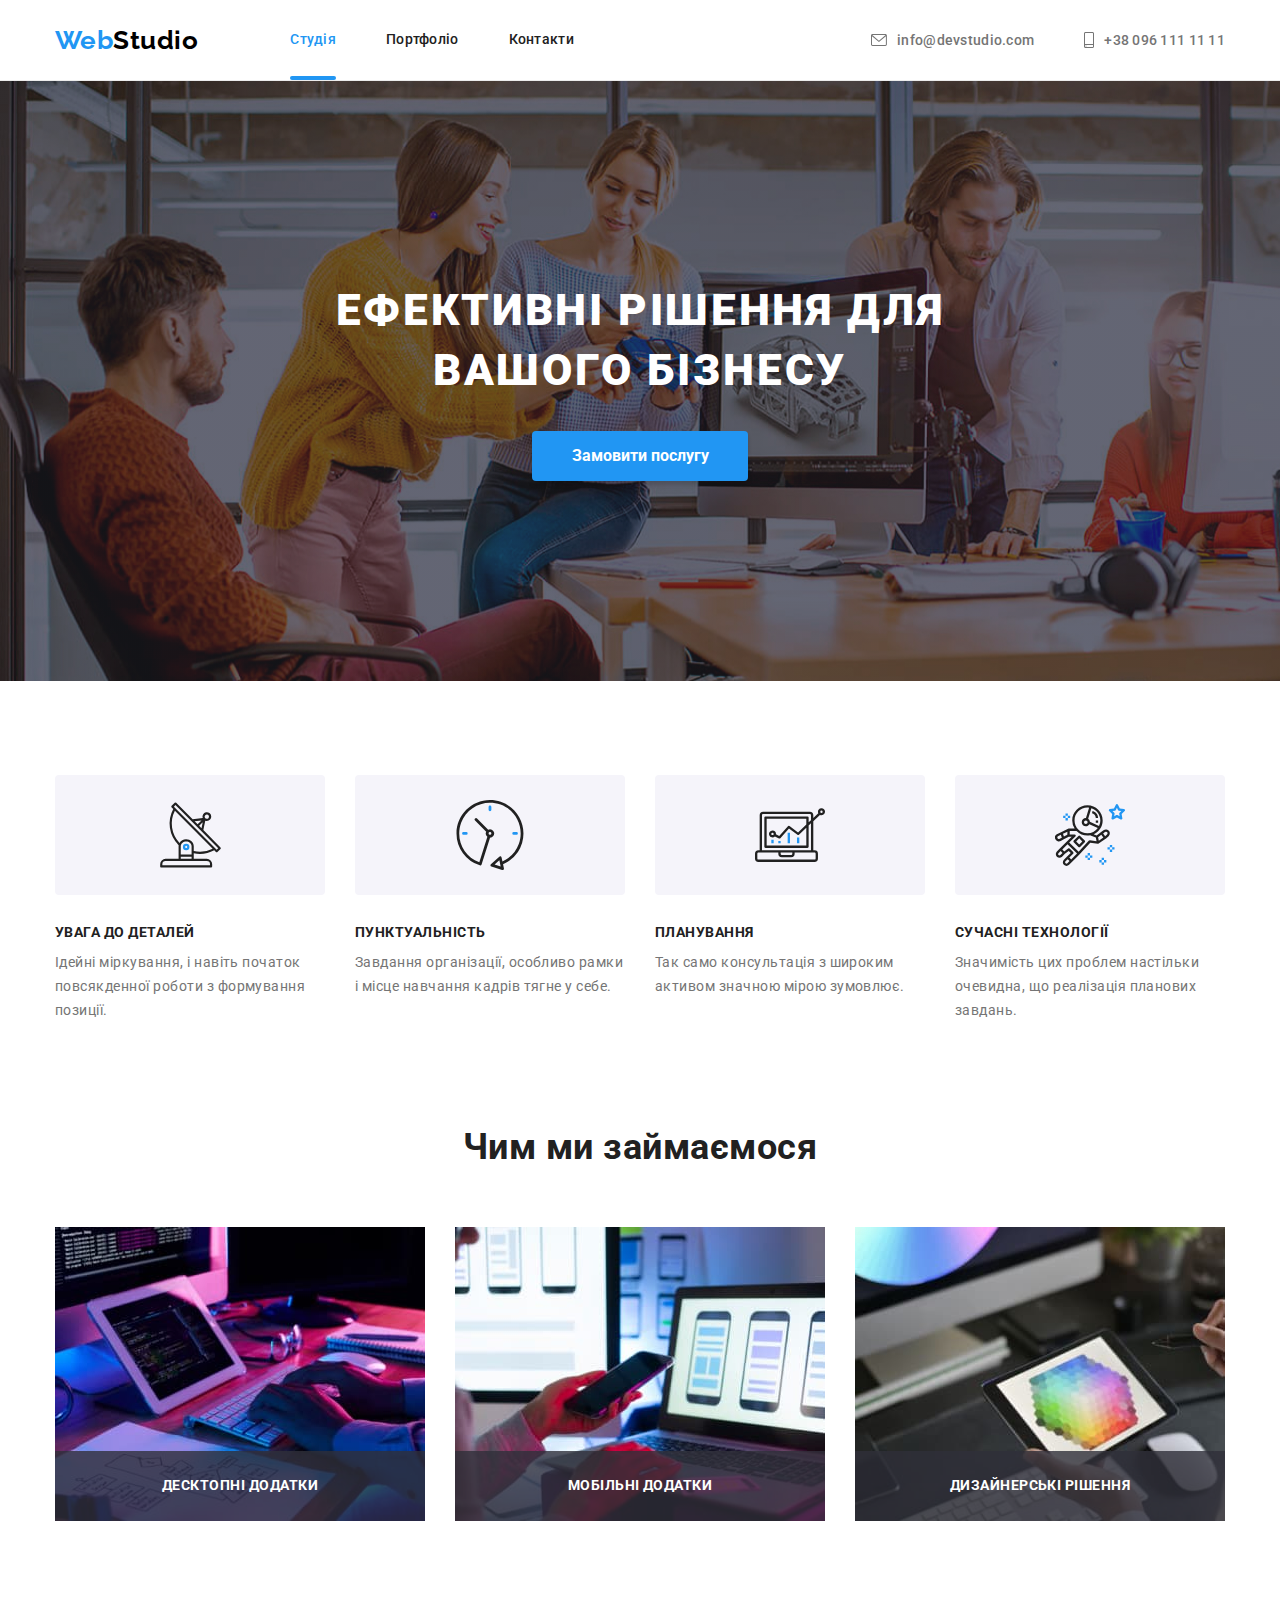
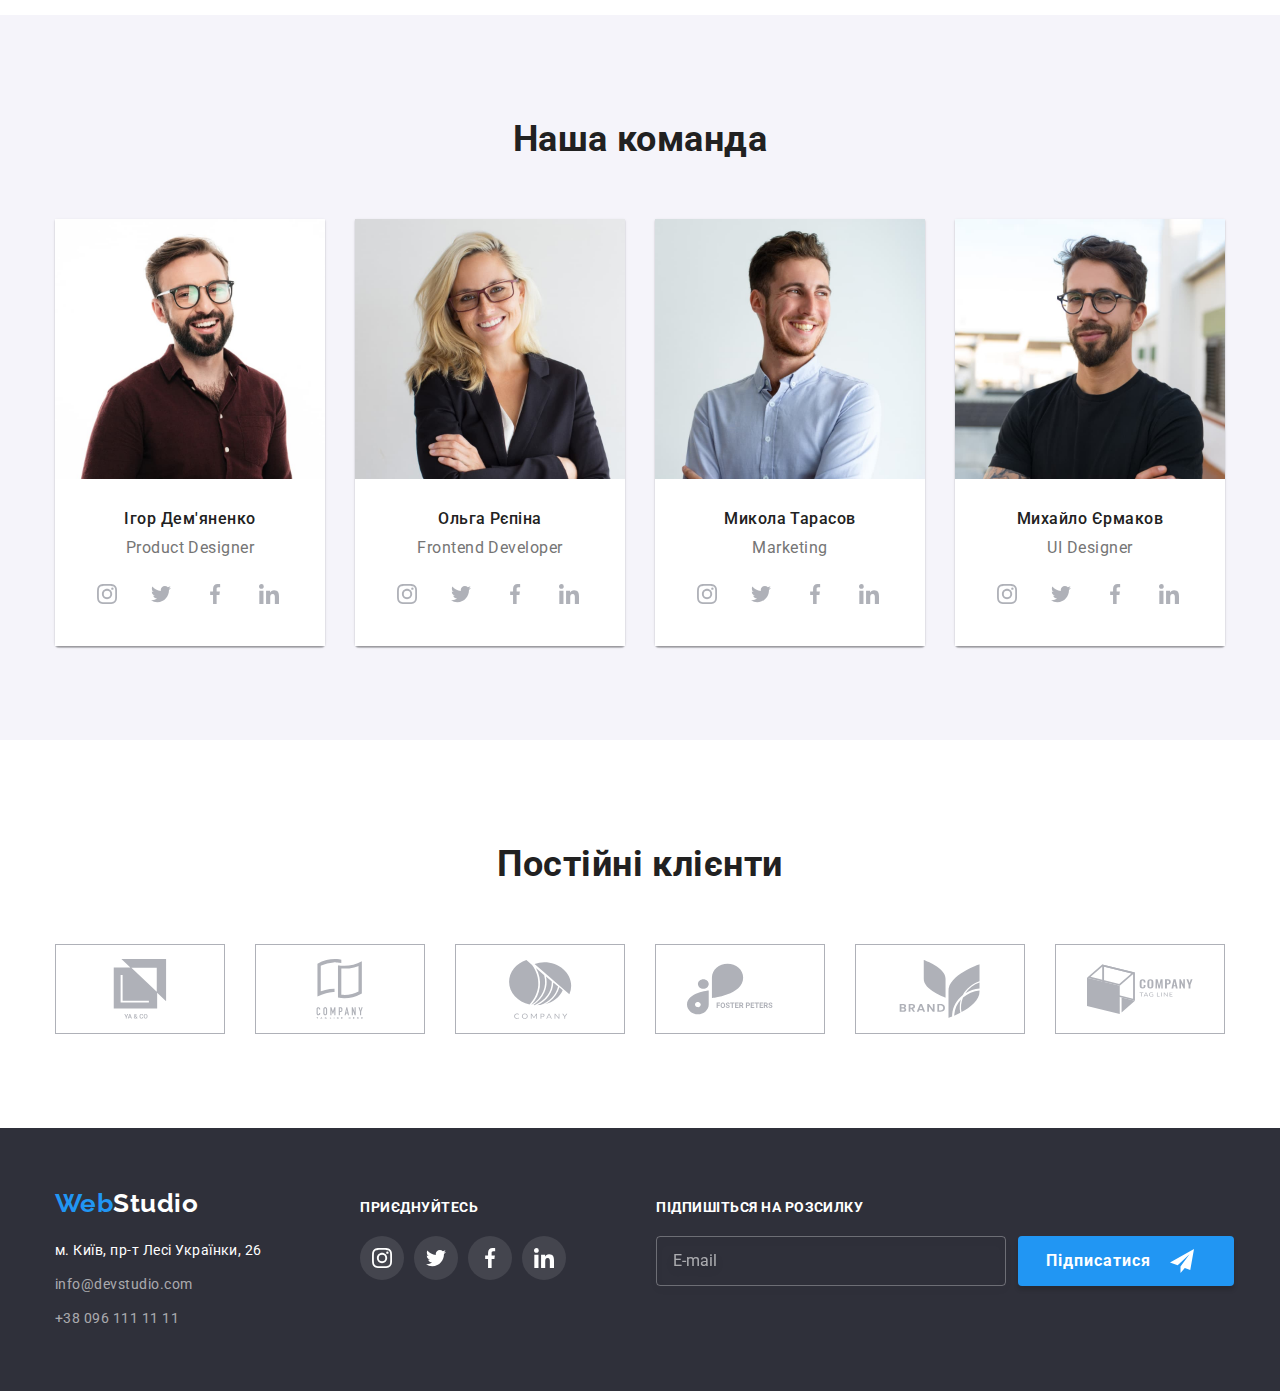
==== commit 44c7a1e4: "create index.html" ====
--- a/index.html
+++ b/index.html
@@ -477,7 +477,7 @@
       </div>
     </footer>
 
-    <div class="backdrop" data-modal>
+    <div class="backdrop is-hidden" data-modal>
       <div class="modal">
         <button type="button" class="modal-btn" data-modal-close>
           <svg class="modal-item" width="18" height="18">
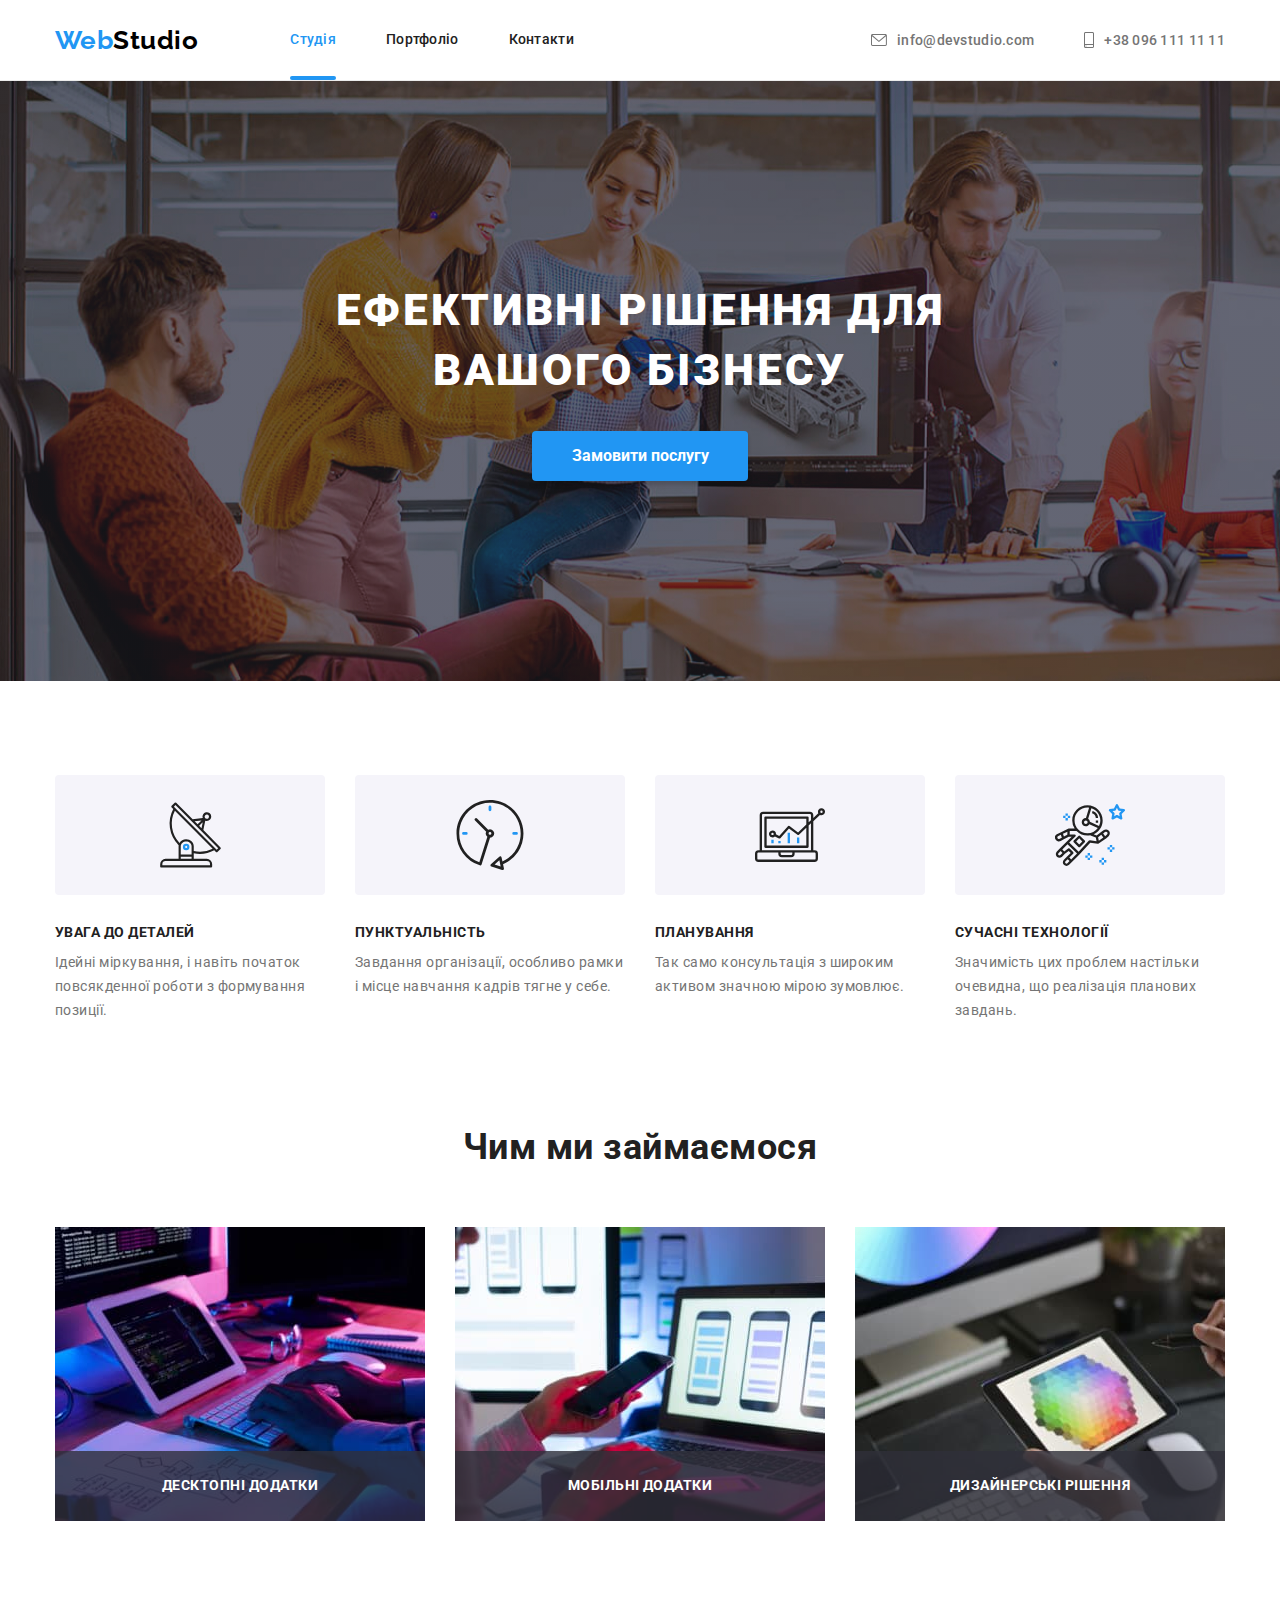
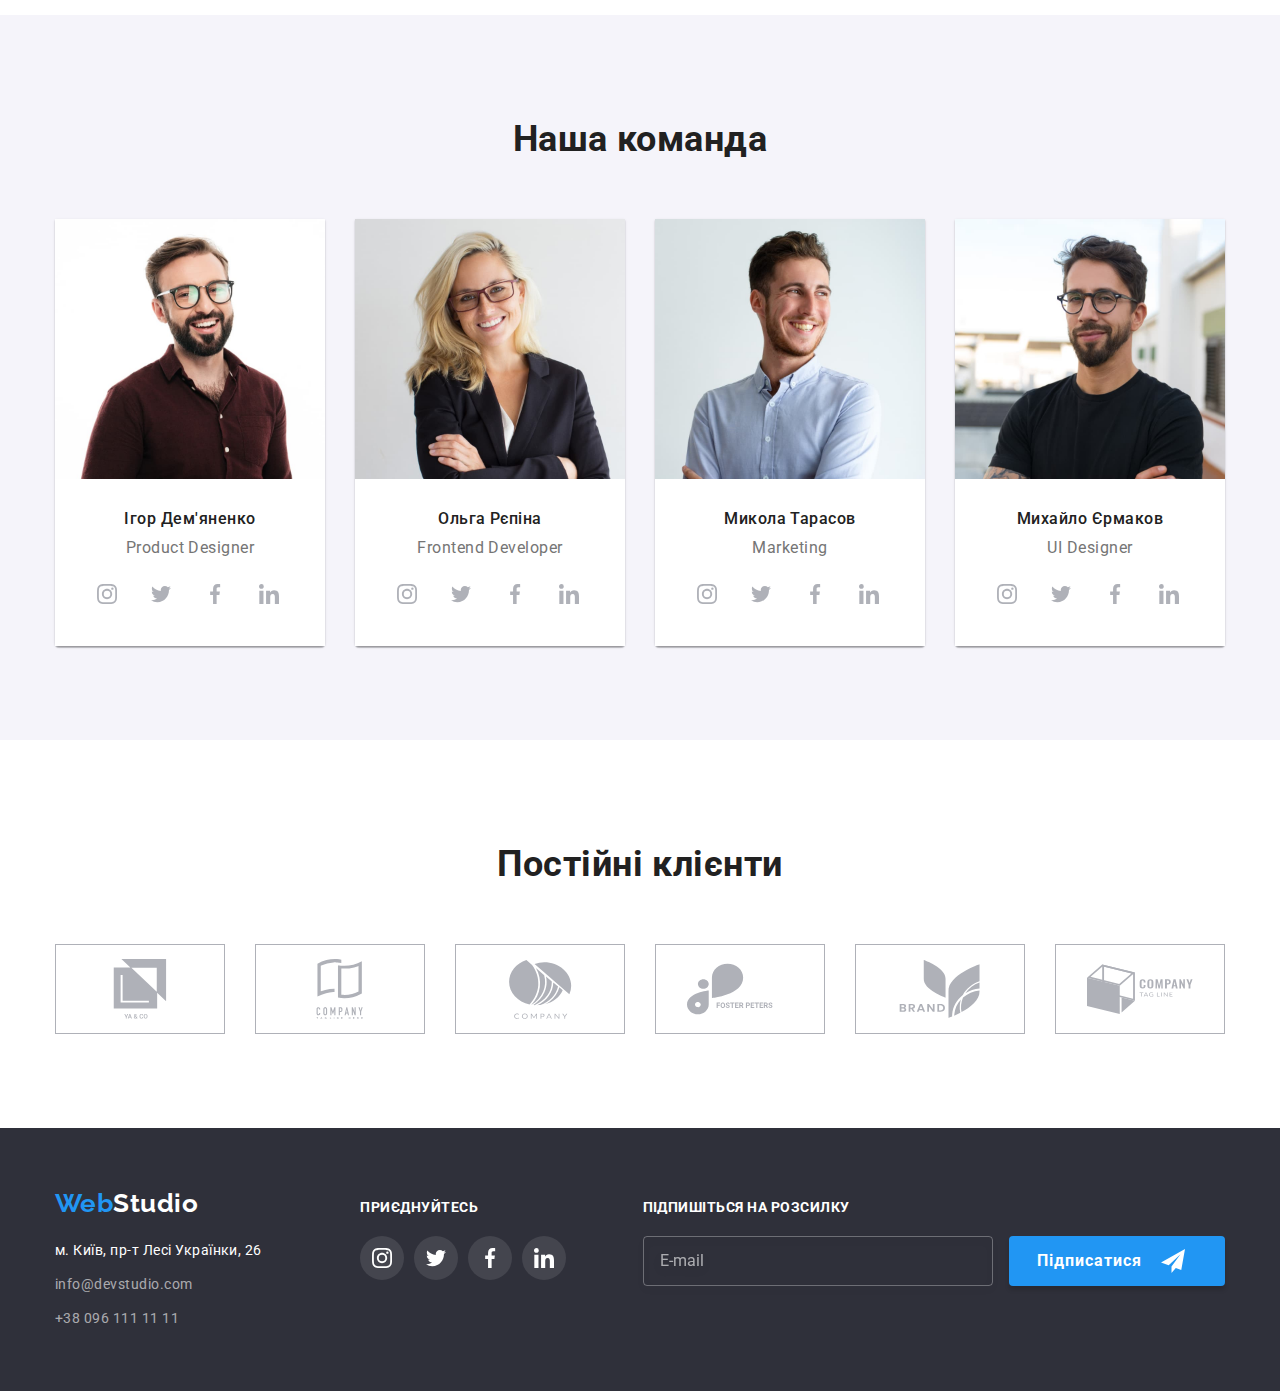
==== commit 794f432a: "update hw-06" ====
--- a/index.html
+++ b/index.html
@@ -461,20 +461,18 @@
             </li>
           </ul>
         </div>
-
-        <div class="form">
-          <label class="footer-title form-label"
-            >Підпишіться на розсилку
-            <input
-              class="form-input"
-              type="text"
-              name="email"
-              placeholder="E-mail"
-            />
-          </label>
-          <button class="main-btn form-btn" type="submit">Підписатися</button>
-        </div>
-      </div>
+      <form class="form">             
+       <p class="footer-title form-label"> Підпишіться на розсилку</p>
+            <label>
+                  <input
+                    class="form-input"
+                    type="text"
+                    name="email"
+                    placeholder="E-mail"
+                  />
+            </label>
+          <button class="main-btn form-btn" type="submit">Підписатися</button>  
+     </form>
     </footer>
 
     <div class="backdrop is-hidden" data-modal>
--- a/css/styles.css
+++ b/css/styles.css
@@ -577,6 +577,10 @@
   color: var(--accent-text-color);
 }
 
+
+.footer-right{
+    margin-right: auto;
+}
 .footer-title {
   margin-bottom: 20px;
   font-weight: 700;
@@ -588,7 +592,8 @@
 
 .footer-right-list {
   display: flex;
-  margin-right: 90px;
+  /* margin-right: 90px; */
+
 }
 
 .footer-right-list-item:not(:last-child) {
@@ -613,10 +618,6 @@
 }
 
 /* -----form------- */
-.form {
-  display: flex;
-  align-items: flex-end;
-}
 
 .form-label {
   margin-bottom: 0;
@@ -660,6 +661,7 @@
   background-image: url(../imges/icon-send.svg);
 }
 
+
 /* --------backdrop--------- */
 .backdrop {
   position: fixed;
@@ -680,7 +682,7 @@
   left: 50%;
   transform: translate(-50%, -50%) scale(1);
   width: 530px;
-  height: 620px;
+  height: 580px;
 
   background-color: #ffffff;
   box-shadow: 0px 1px 3px rgba(0, 0, 0, 0.12), 0px 1px 1px rgba(0, 0, 0, 0.14),
@@ -722,6 +724,10 @@
   transition: transform 250ms cubic-bezier(0.4, 0, 0.2, 1);
 }
 
+.modal-item{
+  transition: fill 250ms cubic-bezier(0.4, 0, 0.2, 1);
+}
+
 .modal-btn:hover .modal-item,
 .modal-btn:focus .modal-item {
   fill: var(--accent-color);
@@ -737,7 +743,7 @@
   line-height: 1.15;
   text-align: center;
   color: var(--primary-text-color);
-  margin-bottom: 12px;
+  margin-bottom: 10px;
 }
 
 .form-field {
@@ -787,16 +793,16 @@
 }
 
 .field-textarea {
-  margin-bottom: 20px;
+  margin-bottom: 18px;
 }
 
 .backdrop-textarea {
   resize: none;
   width: 100%;
-  height: 120px;
+  height: 100px;
   border: 1px solid rgba(33, 33, 33, 0.2);
   border-radius: 4px;
-  margin-top: 4px;
+   margin-top: 4px; 
   padding: 12px 16px;
   cursor: pointer;
   transition: border 250ms cubic-bezier(0.4, 0, 0.2, 1);
@@ -816,6 +822,7 @@
 
 
 .form-field-wraper{
+  text-align: center;
  margin-bottom: 30px; 
 }
 
